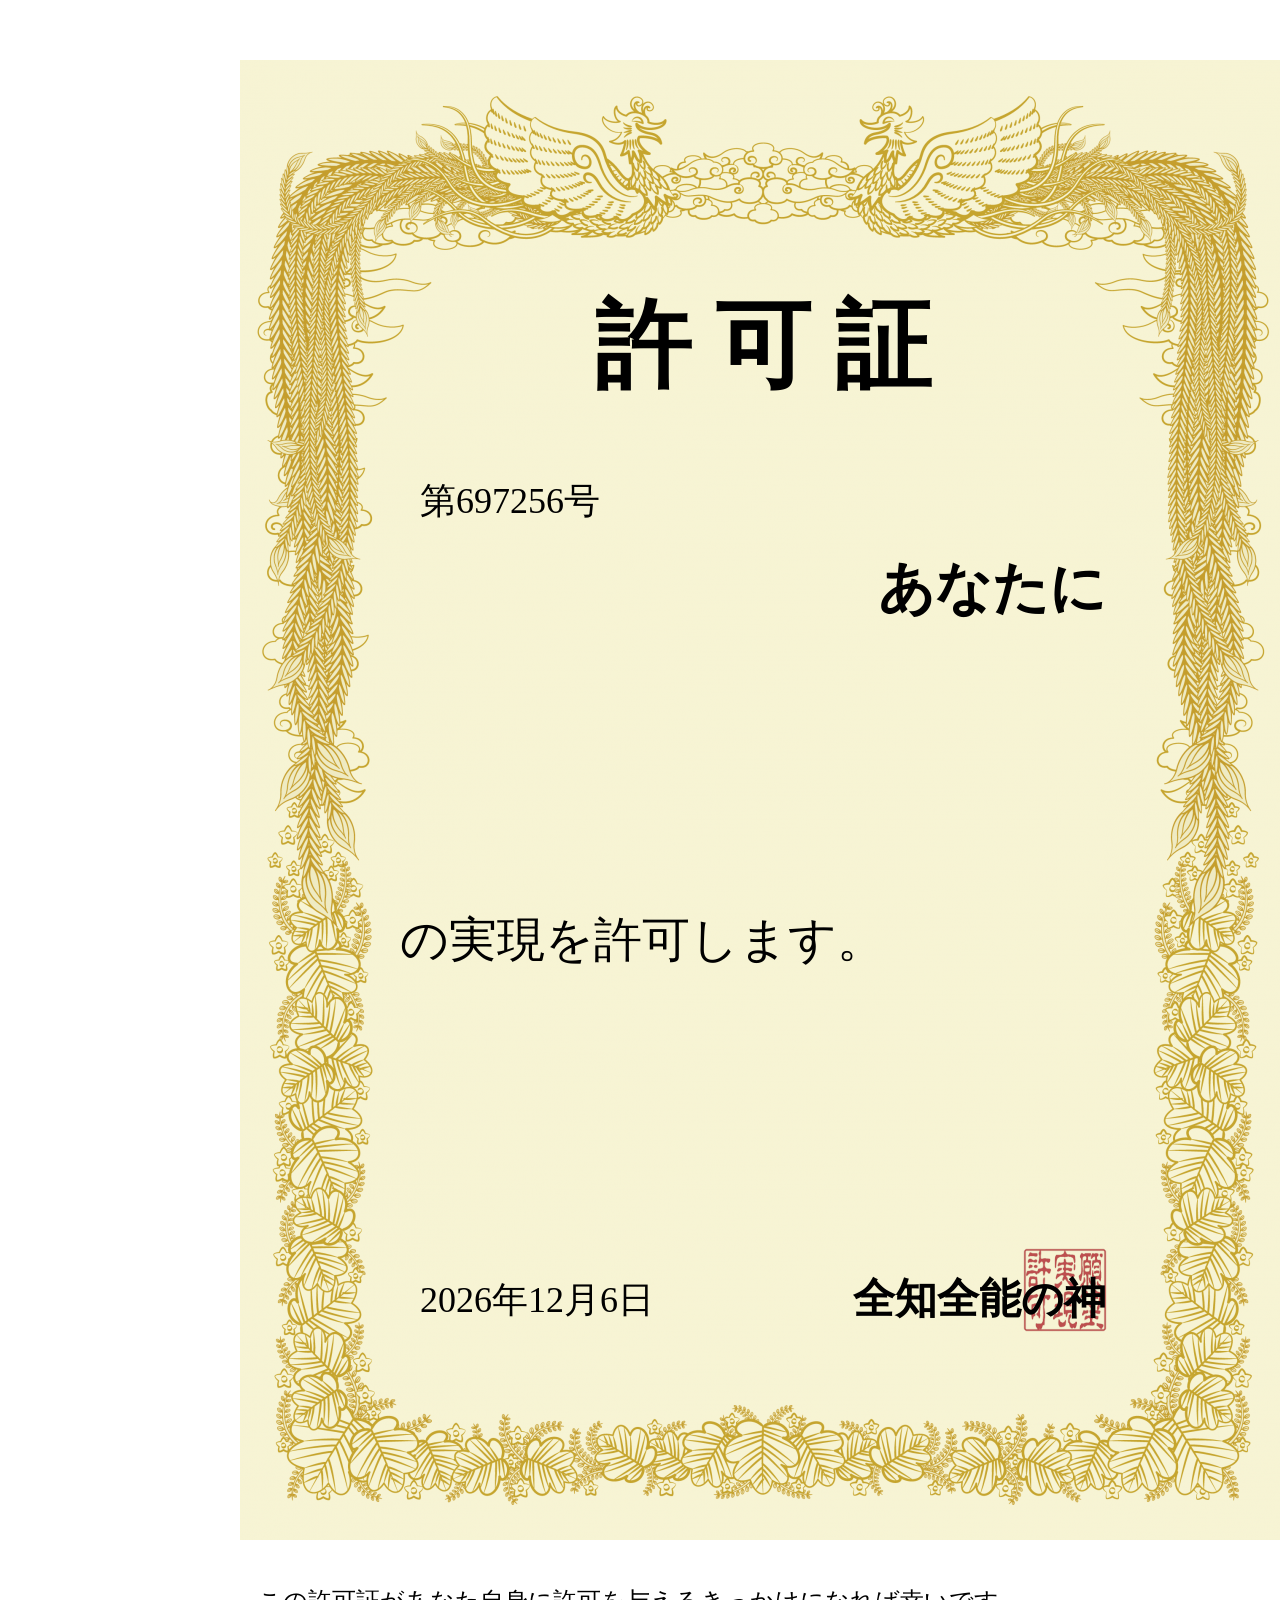
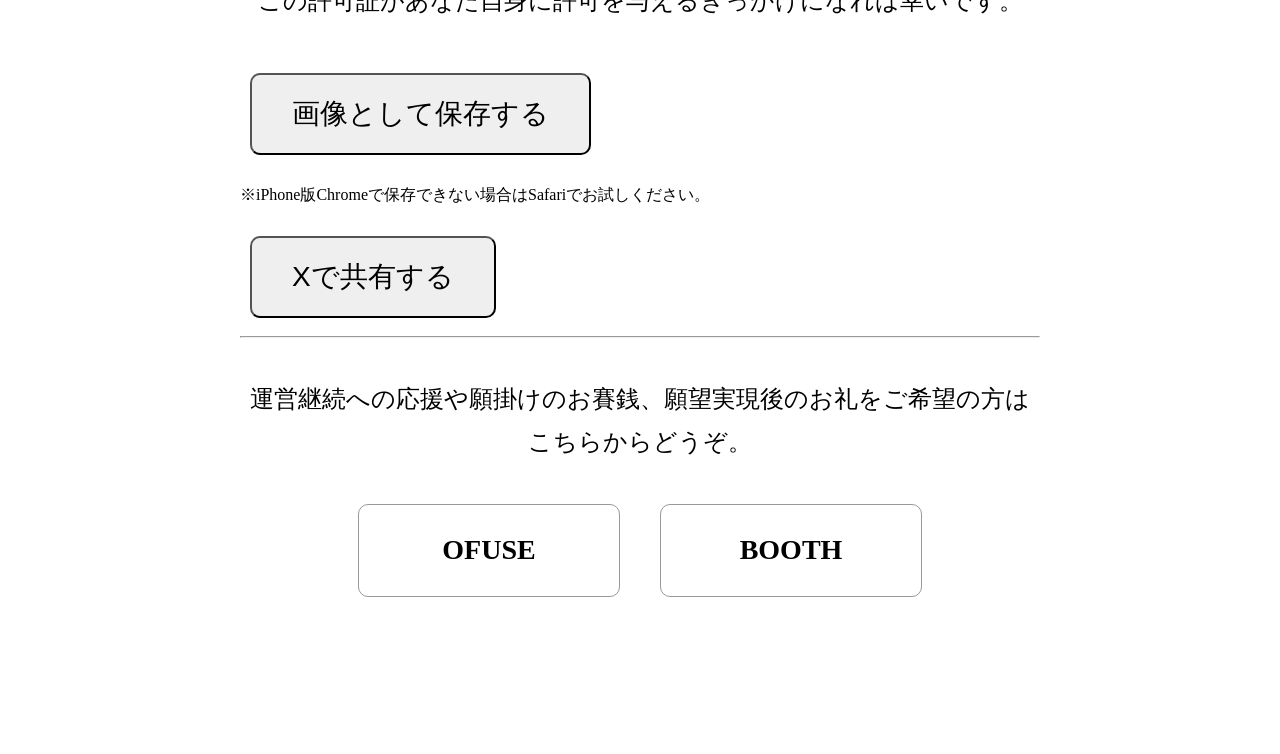
==== certificate.html @ 1b387d4c "Update certificate.html" ====
<!DOCTYPE html>

<html lang="ja">
<head>
<meta charset="UTF-8">
<meta name="viewport" content="width=device-width, initial-scale=1.0">
<title>願望実現許可証</title>
<link rel="stylesheet" href="style.css">
</head>

<body>

<div class="certificate-image" id="certificate">

<div class="certificate-main">

<h1>許  可  証</h1>

<p id="certificateNo"></p>

<h3 id="nameText"></h3>

</div>

<div class="wish-area">

<h2 id="wishText"></h2>

<p class="certificate-text">
の実現を許可します。
</p>

</div>

<div class="certificate-footer">

<p class="issue-date" id="issueDate"></p>

<p class="issuer" id="issuerText">
全知全能の神
</p>

</div>

<p class="site-url">
shamonthoughtadvisor.github.io/ganbou-kyokasho
</p>

</div>

<div class="mobile-content">
  
<p class="message">

この許可証があなた自身に許可を与えるきっかけになれば幸いです。

</p>
  
<button onclick="saveCertificate()">
画像として保存する
</button>

<p class="save-note">
※iPhone版Chromeで保存できない場合はSafariでお試しください。
</p>

<button onclick="shareX()">
Xで共有する
</button>

<hr>

<script>
const params = new URLSearchParams(window.location.search);

const number =
Math.floor(Math.random() * 900000) + 100000;

document.getElementById("certificateNo").textContent =
"第" + number + "号";

const today = new Date();

document.getElementById("issueDate").textContent =
today.getFullYear() + "年"
+ (today.getMonth() + 1) + "月"
+ today.getDate() + "日";

const wish =
params.get("wish");

const name =
params.get("name");

const issuer =
params.get("issuer");
  
const limitedWish =
wish ? wish.slice(0, 40) : "";

const limitedName =
name ? name.slice(0, 10) : "";

const limitedIssuer =
issuer ? issuer.slice(0, 10) : "";
  
document.getElementById("wishText").textContent =
limitedWish;

document.getElementById("issuerText").textContent =
issuer && issuer.trim() !== ""
? limitedIssuer
: "全知全能の神";
  
if(name && name.trim() !== "") {

document.getElementById("nameText").textContent =
limitedName + " 殿";

} else {

document.getElementById("nameText").textContent =
"あなたに";

}
</script>

<script src="https://html2canvas.hertzen.com/dist/html2canvas.min.js"></script>

<script>

function saveCertificate() {

html2canvas(
document.getElementById("certificate")
).then(canvas => {

const image =
canvas.toDataURL("image/png");

const ua =
navigator.userAgent;

if(
/iPhone|iPad|iPod/.test(ua)
&& /CriOS/.test(ua)
){

window.open(image, "_blank");

}else{

const link =
document.createElement("a");

link.download =
"ganbou-kyokasho.png";

link.href =
image;

link.click();

}

});

}

function shareX() {

const text =
"『" + wish + "』の実現許可証を発行しました。\n\n"
+ "あなたが今、自分に許可を出したいことは何ですか？\n\n"
+ "#願望実現許可証 #願望実現 #引き寄せの法則\n\n";

const url =
"https://shamonthoughtadvisor.github.io/ganbou-kyokasho/";

window.open(
"https://twitter.com/intent/tweet?text="
+ encodeURIComponent(text)
+ "&url="
+ encodeURIComponent(url)
);

}

</script>



<p class="message">
  
運営継続への応援や願掛けのお賽銭、願望実現後のお礼をご希望の方はこちらからどうぞ。
  
</p>
  
<div class="support-links">

<a
href="https://ofuse.me/c1f67e1e"
target="_blank"
class="support-button">

OFUSE

</a>

<a
href="https://shamon.booth.pm/"
target="_blank"
class="support-button">

BOOTH

</a>

</div>
  
</div>

<br>
  
<br>

  
  
</body>
</html>
---- style.css ----
body {
max-width: 800px;
margin: 40px auto;
padding: 20px;
font-family: serif;
line-height: 1.8;
}

h1 {
text-align: center;
}

button {

padding:20px 40px;

font-size:28px;

cursor:pointer;

border-radius:10px;

margin:10px;
}

.certificate {
border: 6px double #999;
padding: 60px;
margin-top: 40px;
background: #fff;
}

.certificate h1 {
margin-bottom: 60px;
}

.certificate-image {

background-image: url("certificate-base.png");

background-size: contain;
background-repeat: no-repeat;

width: 1046px;
height: 1480px;

margin: 0 auto;

padding: 120px 140px 120px 140px;

box-sizing: border-box;

position:relative;
}

.certificate-wrapper{

display:flex;

justify-content:center;

overflow-x:auto;

}

.certificate-scale{

transform-origin:top center;

}

/* 賞状本体 */

.certificate-main{

width:100%;

text-align:center;
}

.wish-area{

position:absolute;

top:520px;

left:160px;

right:160px;

bottom:260px;

display:flex;

flex-direction:column;

justify-content:center;

}

/* タイトル */

.certificate-main h1 {

font-size:96px;

margin-top:80px;
margin-bottom:10px;

font-weight:bold;
}

/* 証書番号 */

#certificateNo {

font-size:36px;

text-align:left;

padding-left:40px;

margin-bottom:10px;
}

/* 名前 */

#nameText {

font-size:56px;

font-weight:bold;

max-width:760px;

margin:0 40px 60px auto;

text-align:right;

line-height:1.6;

word-break:break-word;
overflow-wrap:break-word;
}

/* 願望 */

#wishText {

font-size:64px;

width:100%;

margin:0;

text-align:left;

line-height:1.6;

word-break:break-word;

overflow-wrap:break-word;
}

/* 本文 */

.certificate-text {

font-size:48px;

width:100%;

margin:20px 0 0 0;

text-align:left;
}

.certificate-footer{

position:absolute;

left:140px;

right:140px;

bottom:160px;

display:flex;

justify-content:space-between;

align-items:center;

}

.issue-date {

font-size:36px;

text-align:left;

margin-left:40px;

display:flex;

align-items:center;

}

/* 発行局 */

.issuer {

font-size:42px;

font-weight:bold;

margin-right:40px;

text-align:right;

display:flex;

align-items:center;

}

/* URL */

.site-url{
  
display:none;
  
}
.message{

text-align:center;

font-size:24px;

margin-top:40px;

margin-bottom:40px;

line-height:1.8;
}

.support-text{

text-align:center;

font-size:22px;

margin-top:40px;

margin-bottom:30px;
}

.support-links{

display:flex;

justify-content:center;

gap:40px;

margin-bottom:40px;
}

.support-button{

display:inline-block;

padding:20px 40px;

border:1px solid #999;

background:#fff;

color:#000;

text-decoration:none;

font-size:28px;

font-weight:bold;

border-radius:10px;

min-width:180px;

text-align:center;
}

.support-button:hover{

opacity:0.8;
}

select{

font-size:16px;

padding:12px;

min-height:60px;

width:100%;

max-width:500px;

}
@media (max-width:768px){

/* プルダウン */

select{

font-size:24px;

min-height:80px;

}

/* メッセージ */

.message{

font-size:28px;

padding:0 20px;

}

/* 応援文 */

.support-text{

font-size:26px;

padding:0 20px;

line-height:1.8;

}

/* 保存ボタン */

button{

font-size:32px;

padding:20px 30px;

min-height:80px;

width:90%;

max-width:600px;

}

/* OFUSE・BOOTH */

.support-links{

flex-direction:column;

align-items:center;

gap:20px;

}

.support-button{

font-size:32px;

padding:20px 30px;

width:90%;

max-width:500px;

}

}
@media (max-width:768px){

.mobile-content{

width:100vw;

margin-left:calc(50% - 50vw);

padding:0 10px;

box-sizing:border-box;

}

}
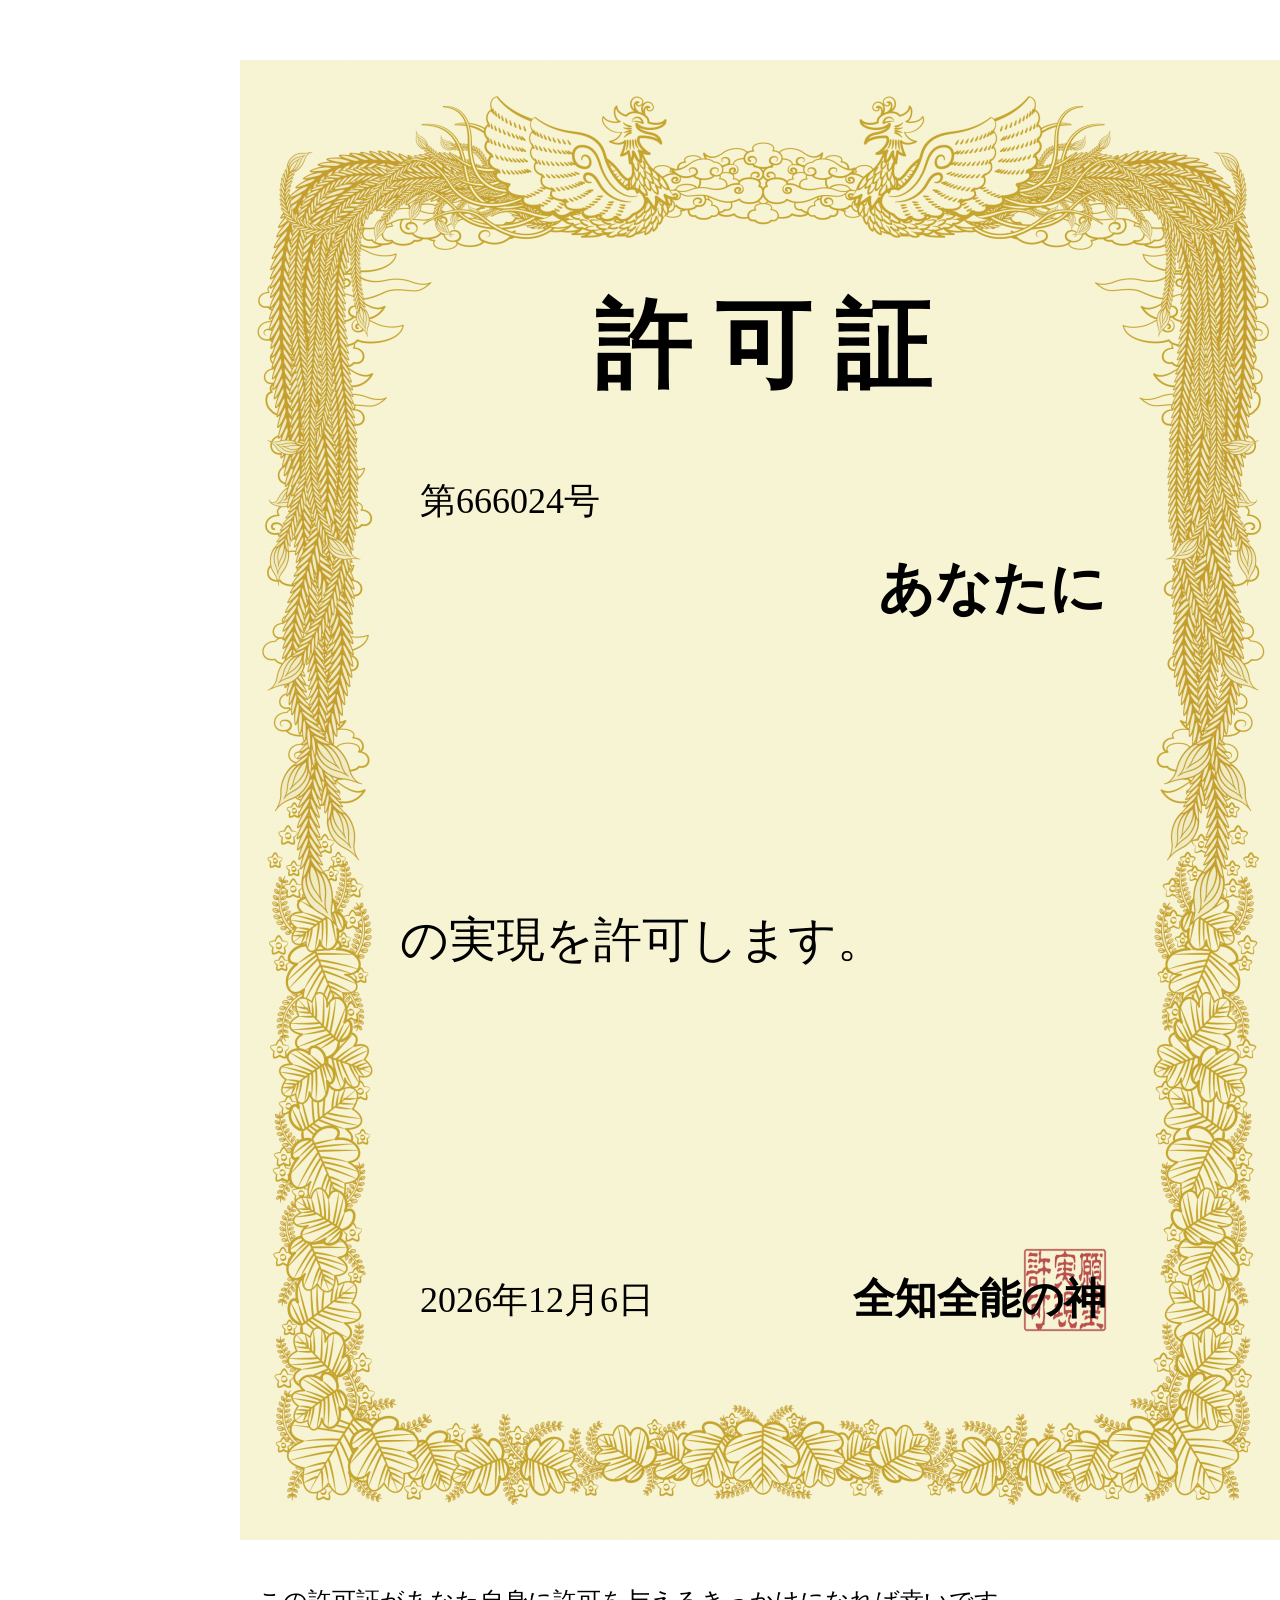
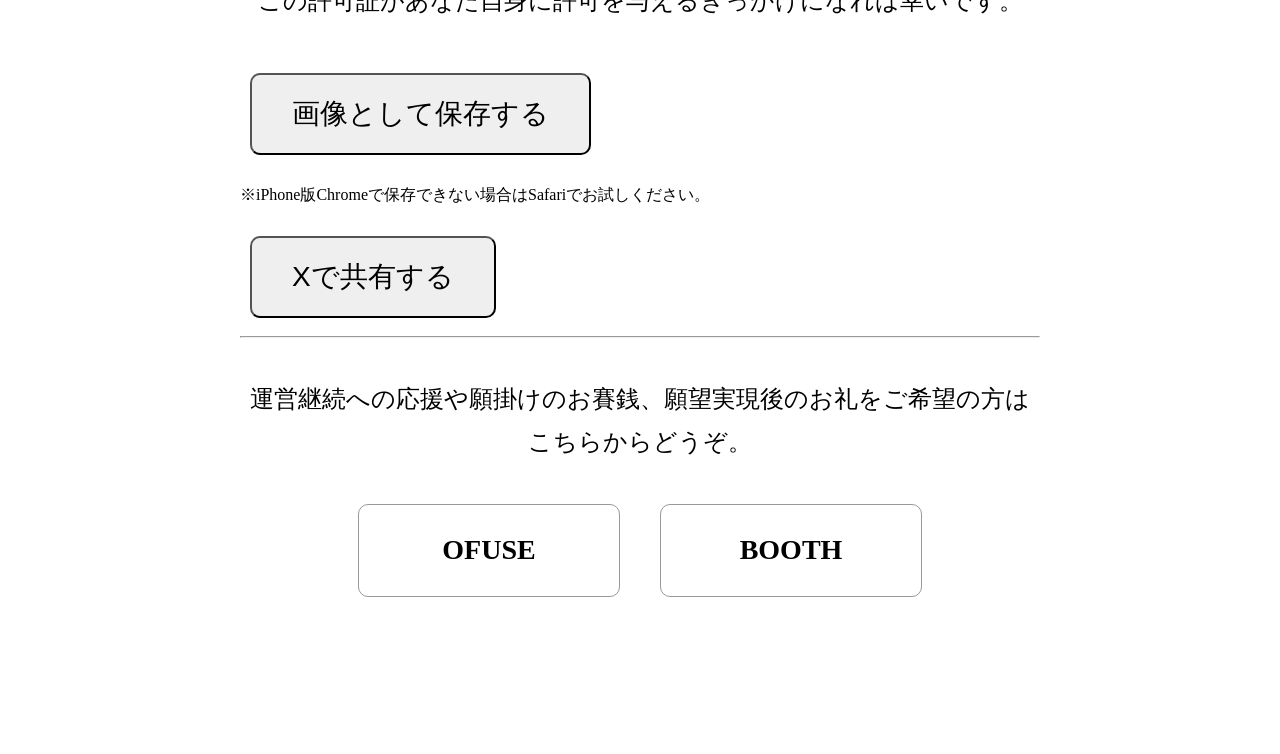
==== commit 224f3134: "Update certificate.html" ====
--- a/certificate.html
+++ b/certificate.html
@@ -135,21 +135,6 @@
 document.getElementById("certificate")
 ).then(canvas => {
 
-const image =
-canvas.toDataURL("image/png");
-
-const ua =
-navigator.userAgent;
-
-if(
-/iPhone|iPad|iPod/.test(ua)
-&& /CriOS/.test(ua)
-){
-
-window.open(image, "_blank");
-
-}else{
-
 const link =
 document.createElement("a");
 
@@ -157,11 +142,9 @@
 "ganbou-kyokasho.png";
 
 link.href =
-image;
+canvas.toDataURL();
 
 link.click();
-
-}
 
 });
 
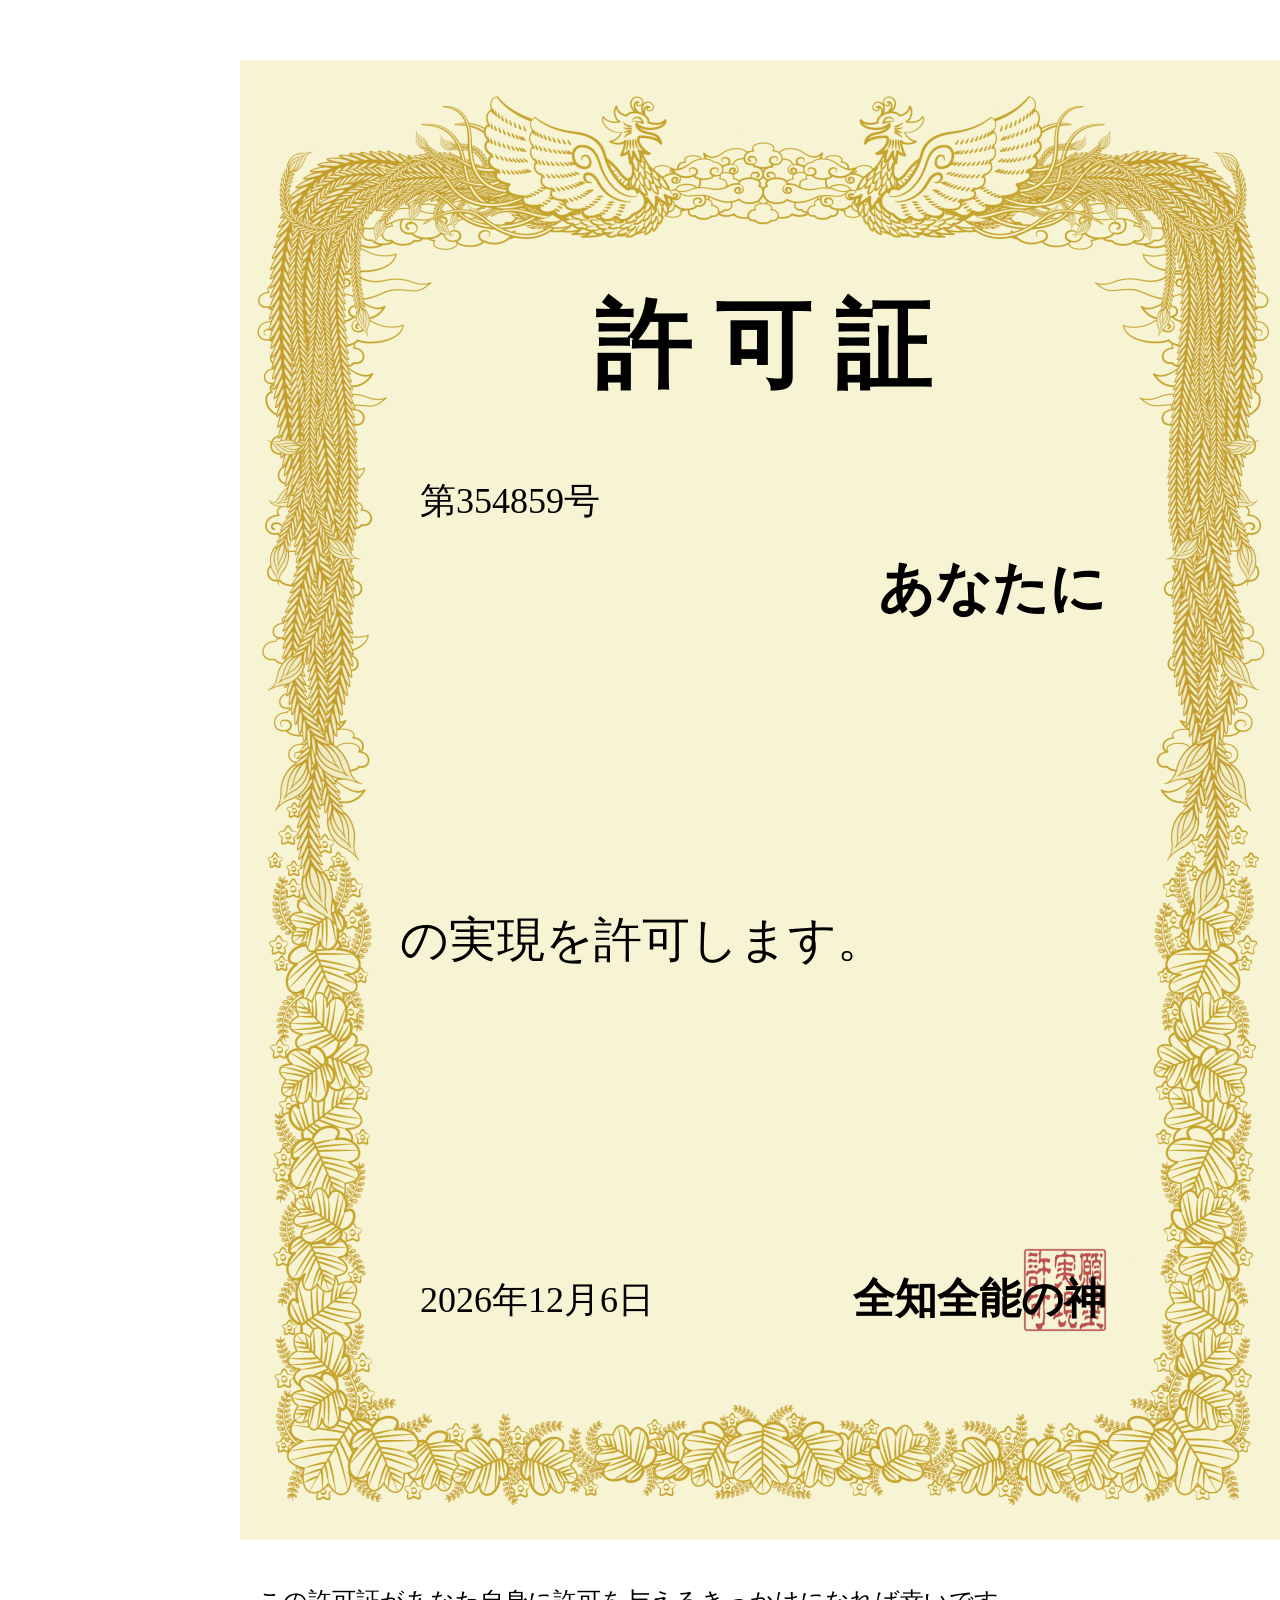
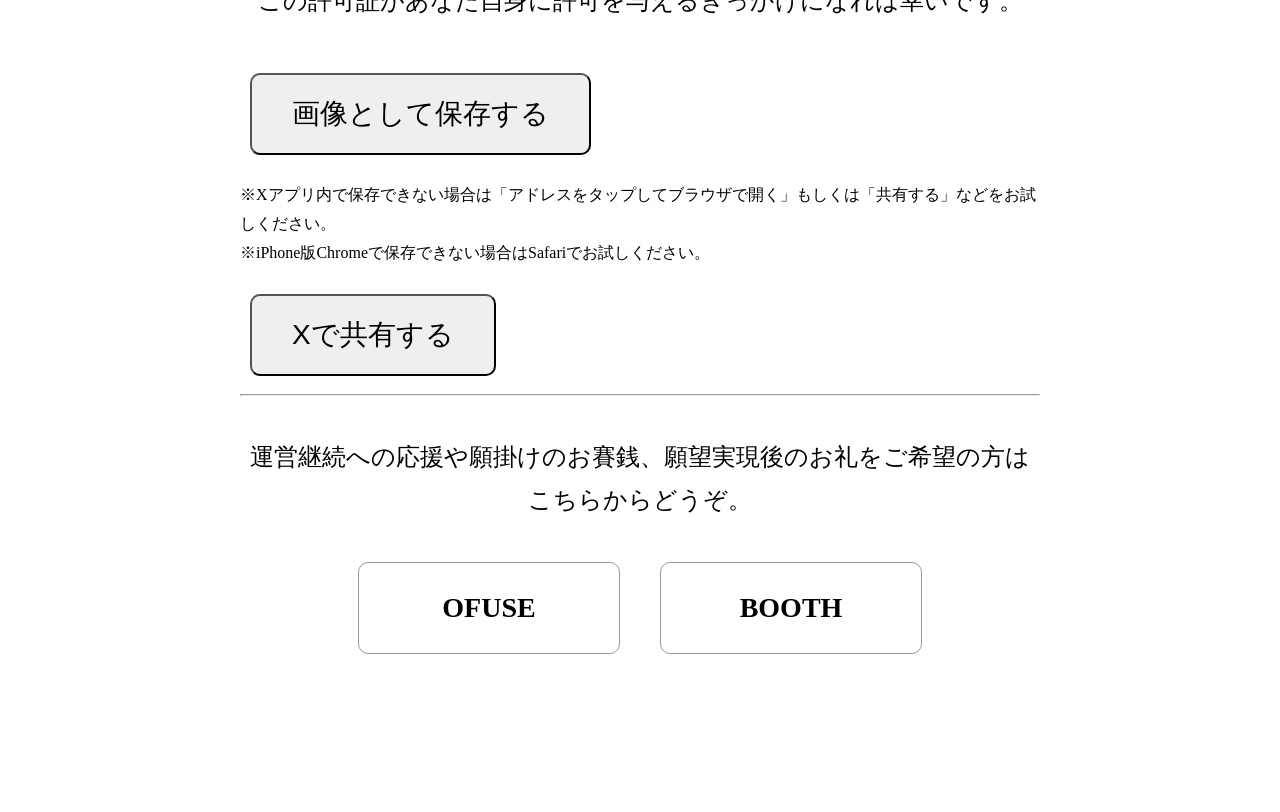
==== commit e06e9f84: "Update certificate.html" ====
--- a/certificate.html
+++ b/certificate.html
@@ -61,6 +61,7 @@
 </button>
 
 <p class="save-note">
+※Xアプリ内で保存できない場合は「アドレスをタップしてブラウザで開く」もしくは「共有する」などをお試しください。<br>
 ※iPhone版Chromeで保存できない場合はSafariでお試しください。
 </p>
 
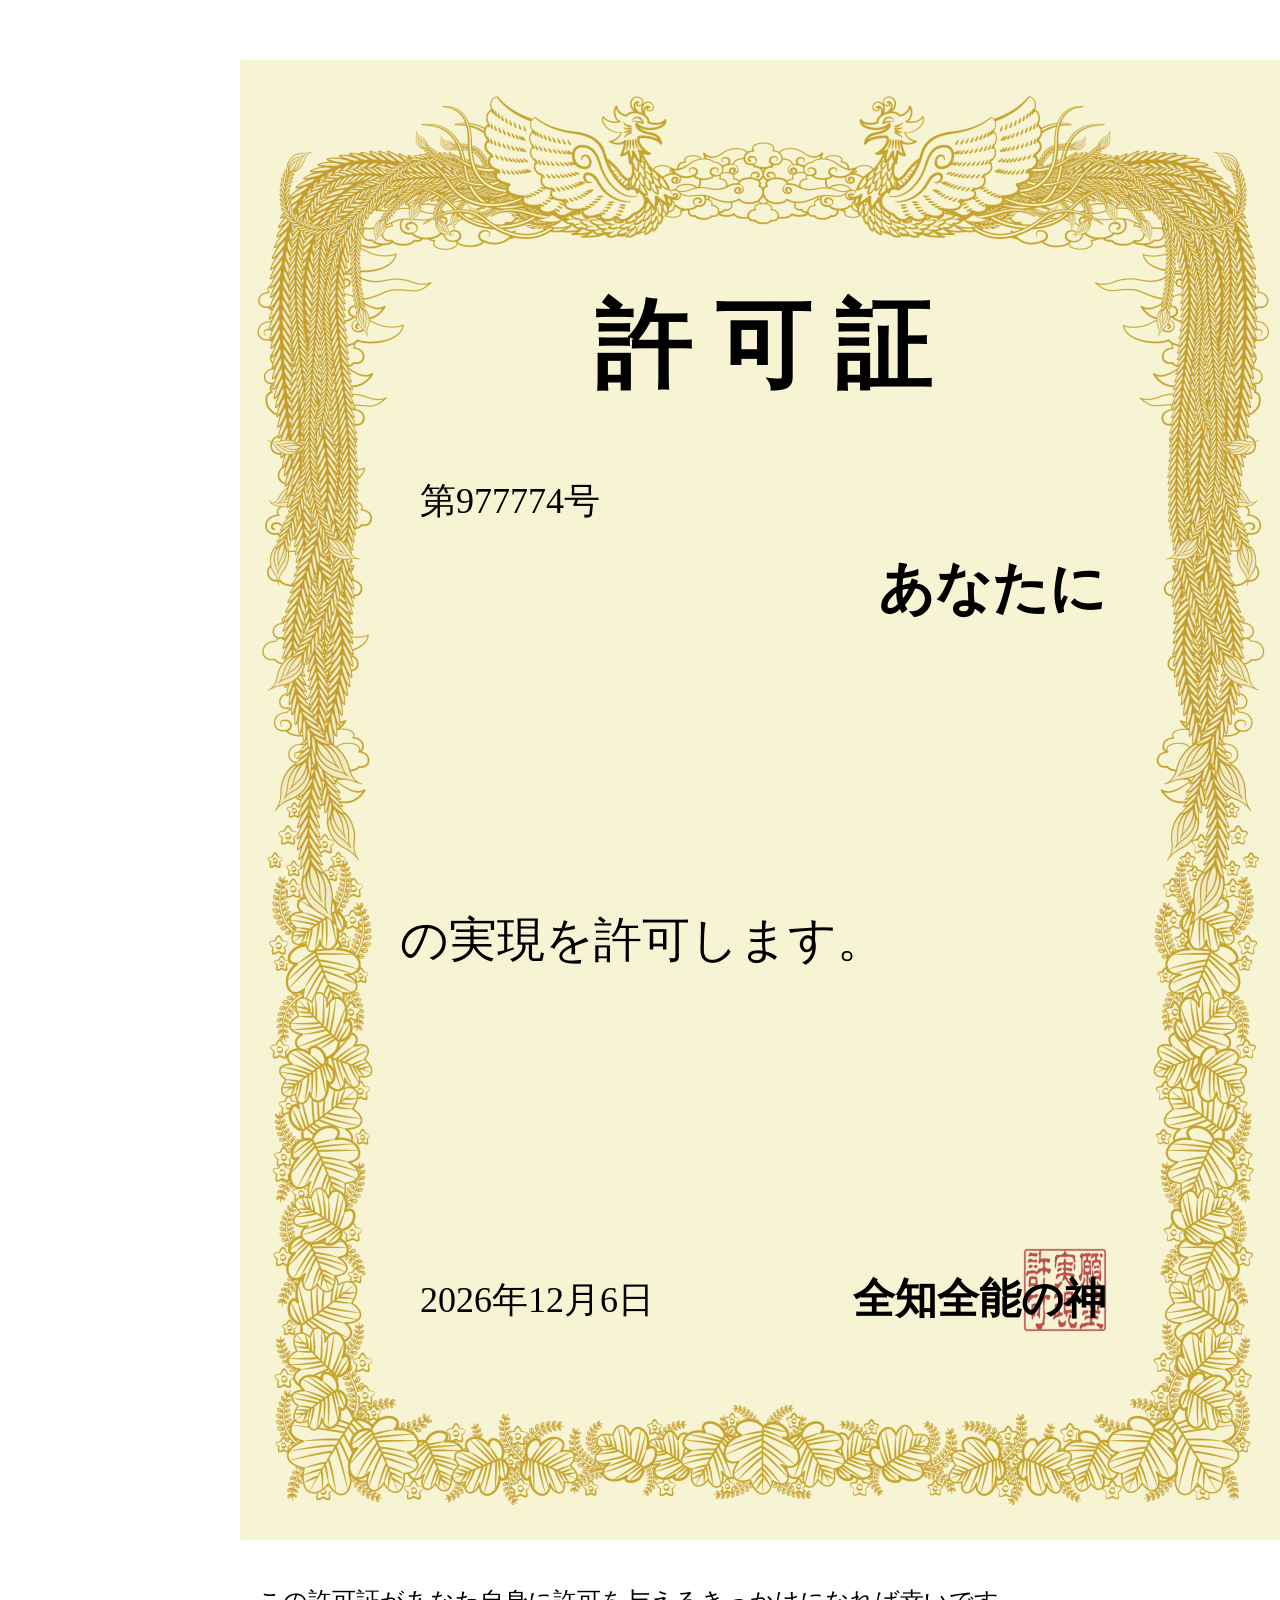
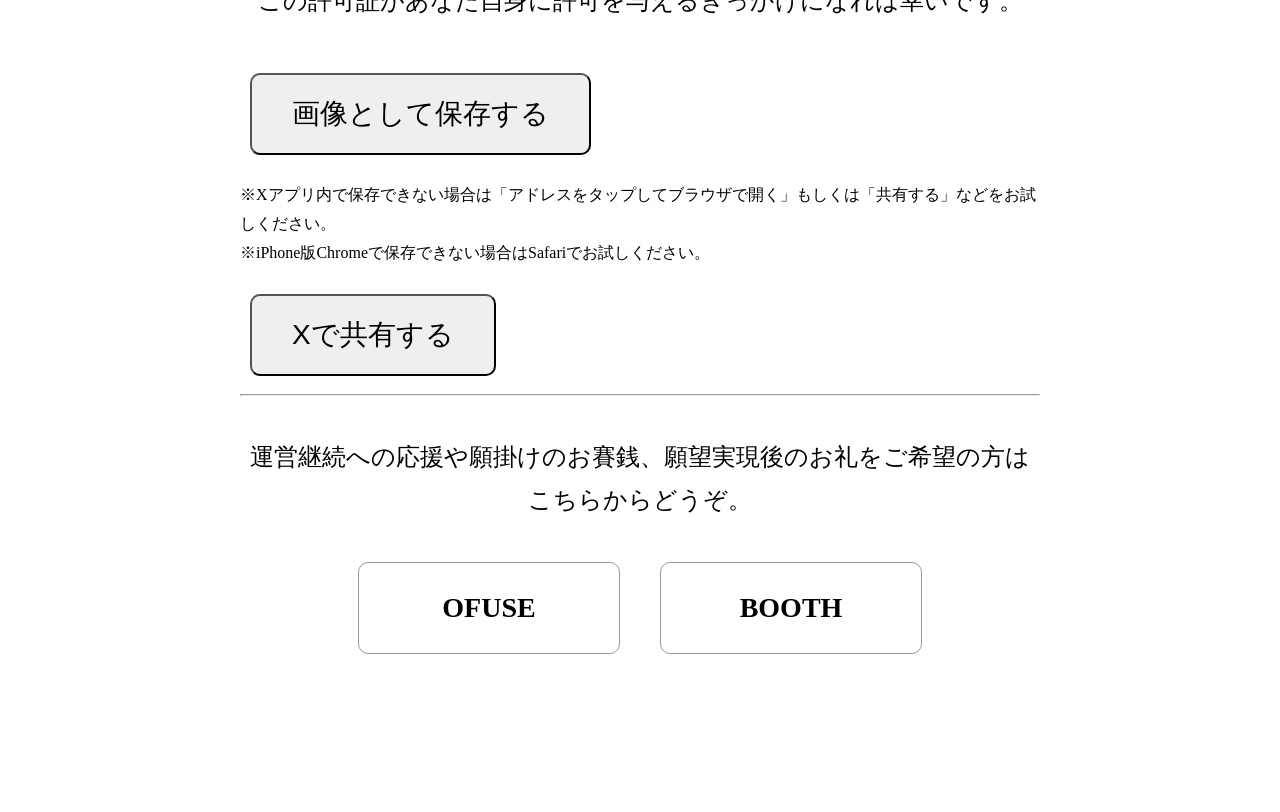
==== commit 84ac1cb8: "Update certificate.html" ====
--- a/certificate.html
+++ b/certificate.html
@@ -154,8 +154,8 @@
 function shareX() {
 
 const text =
-"『" + wish + "』の実現許可証を発行しました。\n\n"
-+ "あなたが今、自分に許可を出したいことは何ですか？\n\n"
+"『" + wish + "』の実現許可証を発行しました✨\n\n"
++ "あなたが今、自分に許可を出したいことは何ですか？😊\n\n"
 + "#願望実現許可証 #願望実現 #引き寄せの法則\n\n";
 
 const url =
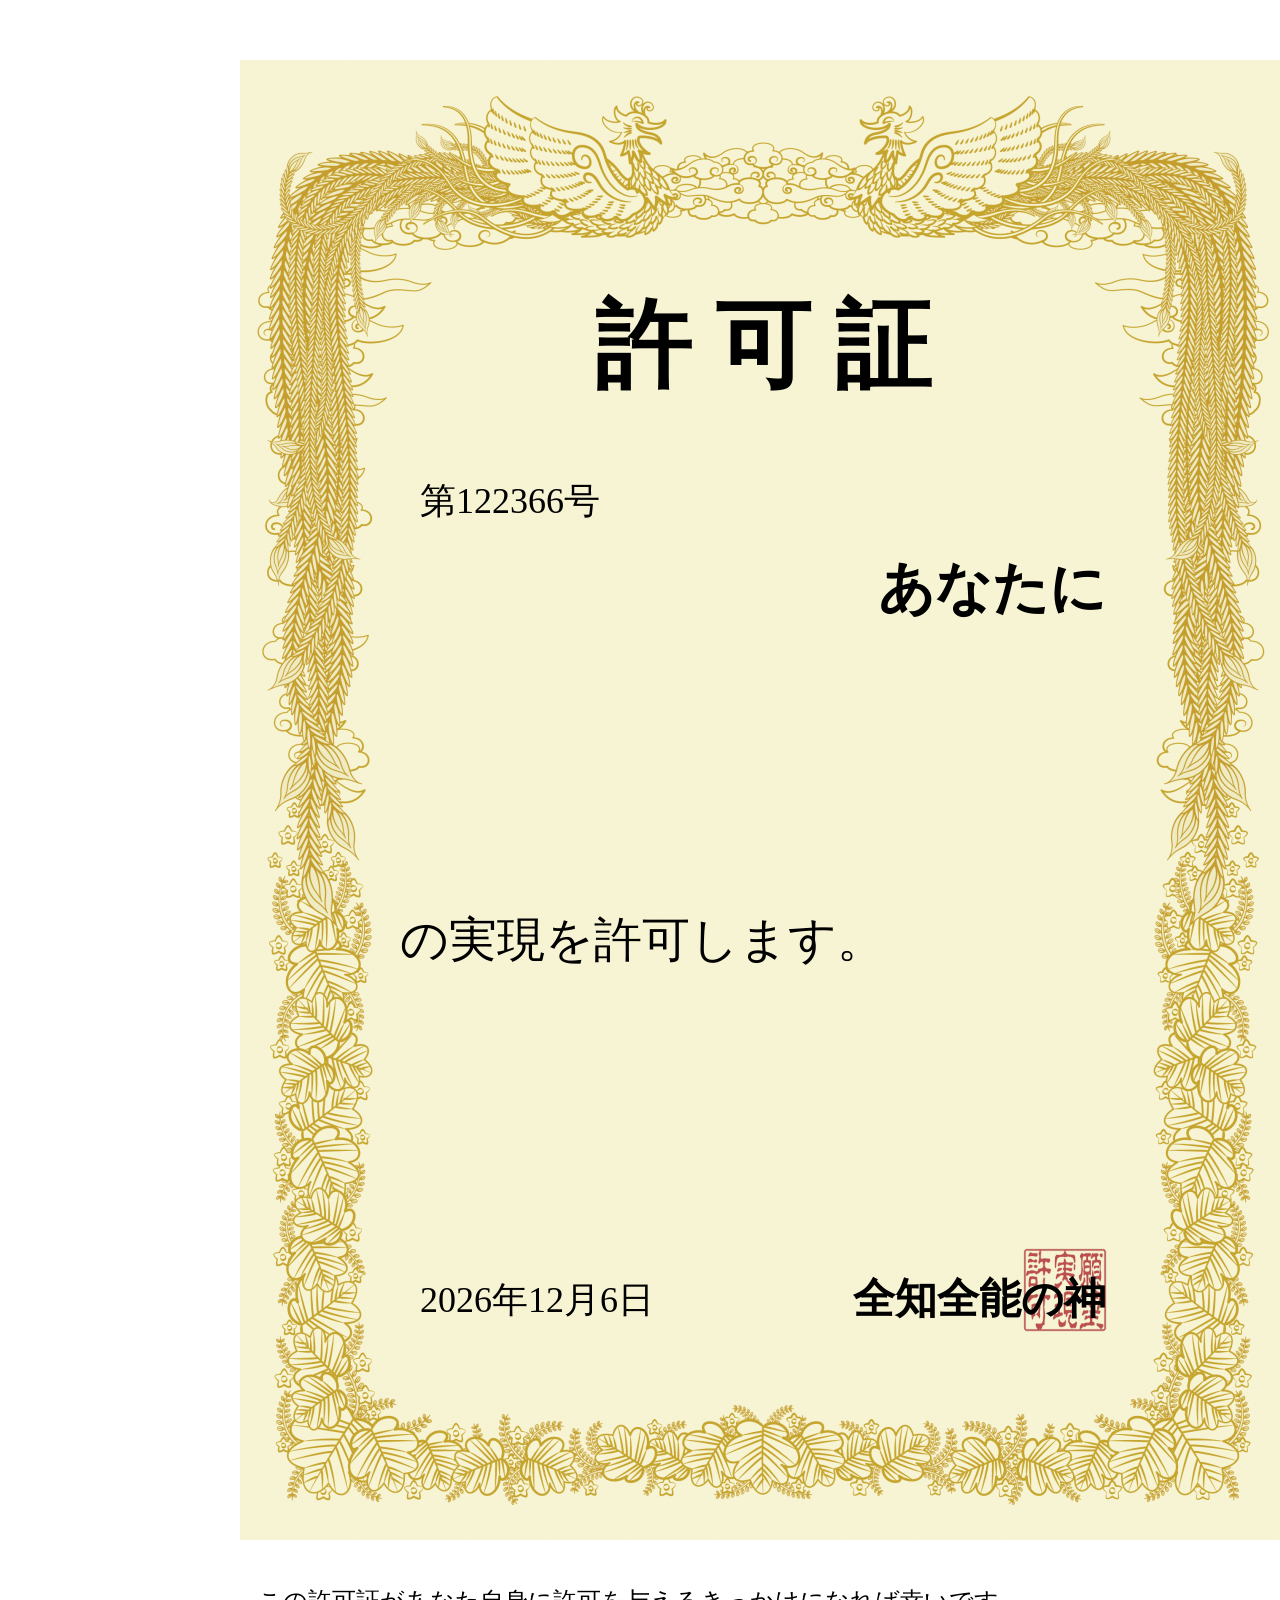
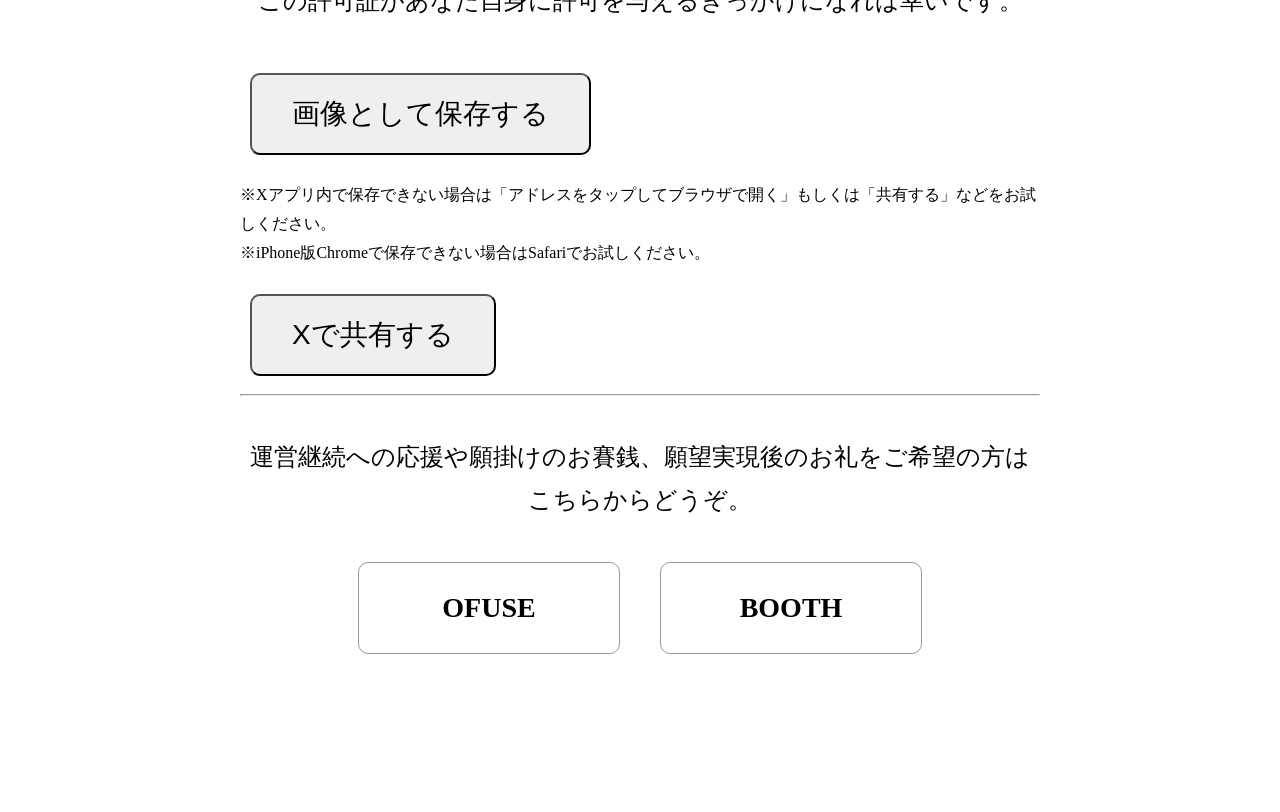
==== commit 5ecdf2b8: "Update certificate.html" ====
--- a/certificate.html
+++ b/certificate.html
@@ -156,7 +156,7 @@
 const text =
 "『" + wish + "』の実現許可証を発行しました✨\n\n"
 + "あなたが今、自分に許可を出したいことは何ですか？😊\n\n"
-+ "#願望実現許可証 #願望実現 #引き寄せの法則\n\n";
++ "#願望実現許可証 #引き寄せの法則\n\n";
 
 const url =
 "https://shamonthoughtadvisor.github.io/ganbou-kyokasho/";
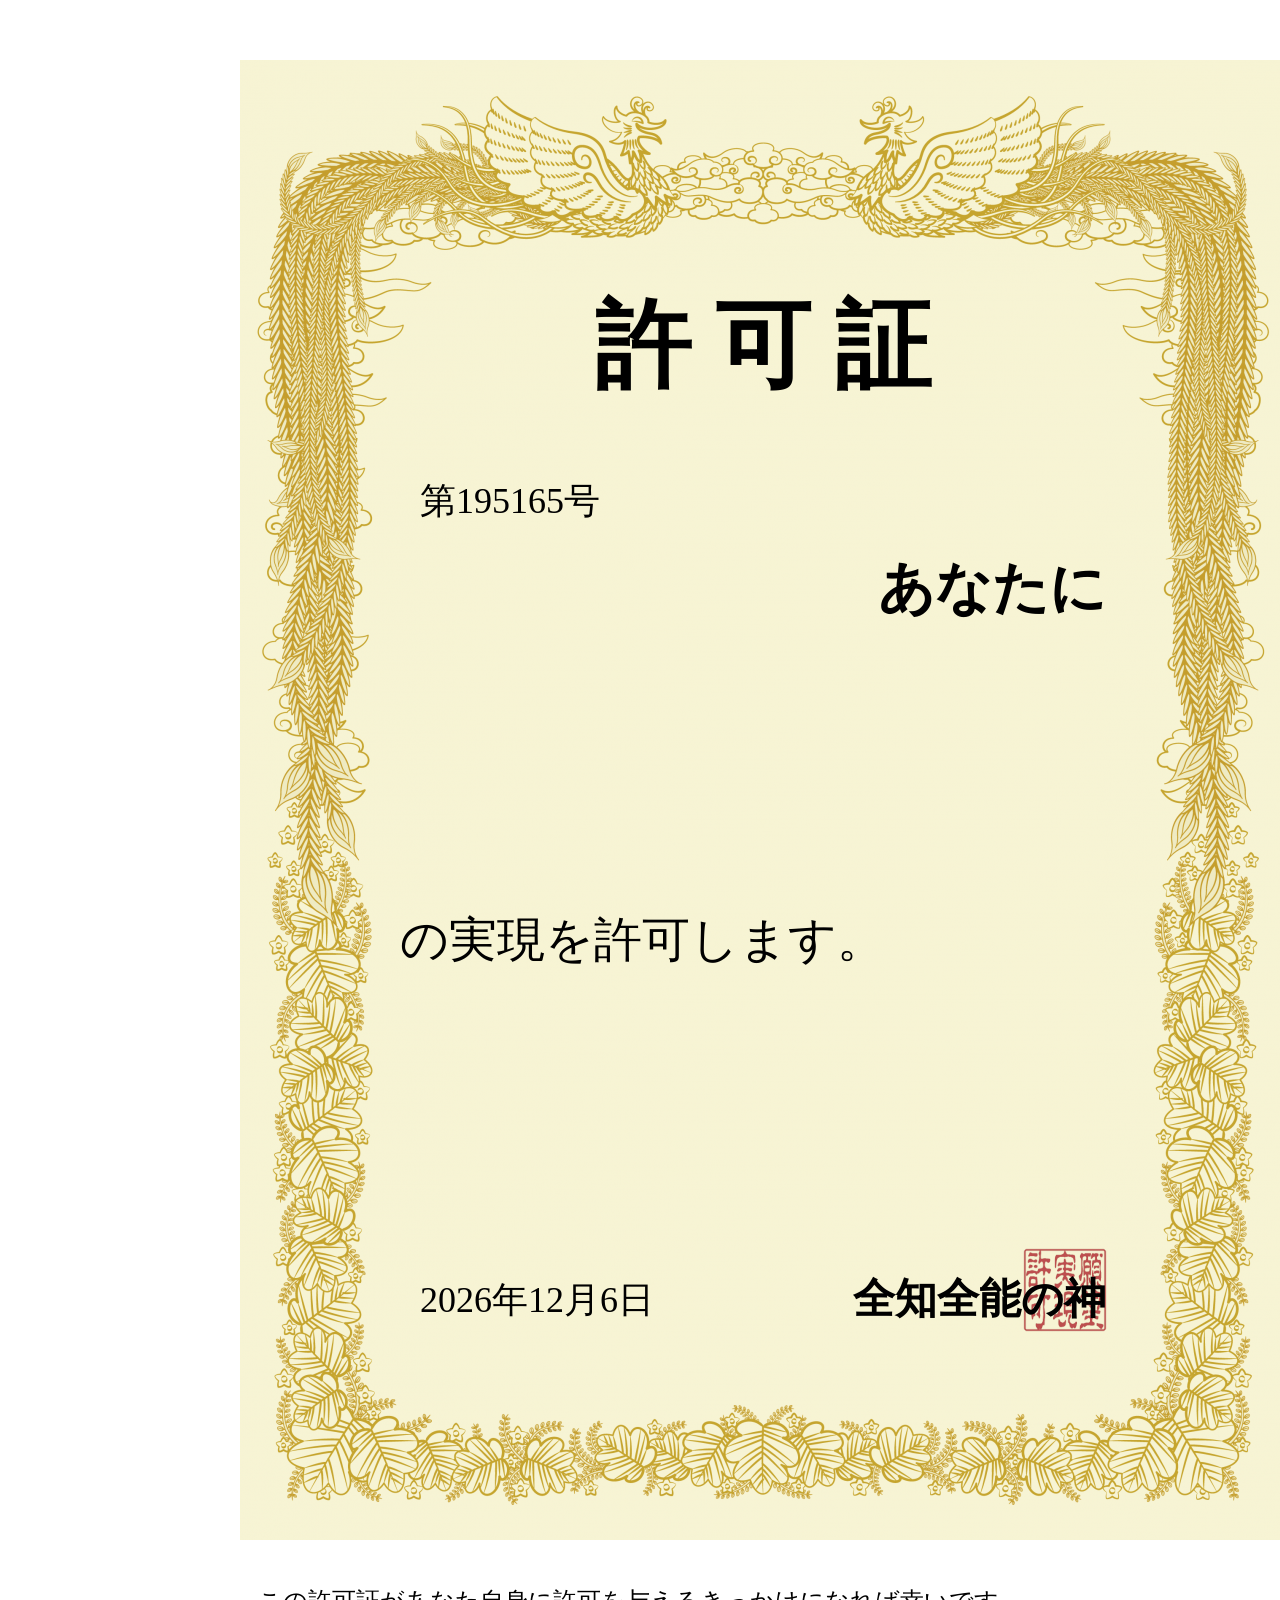
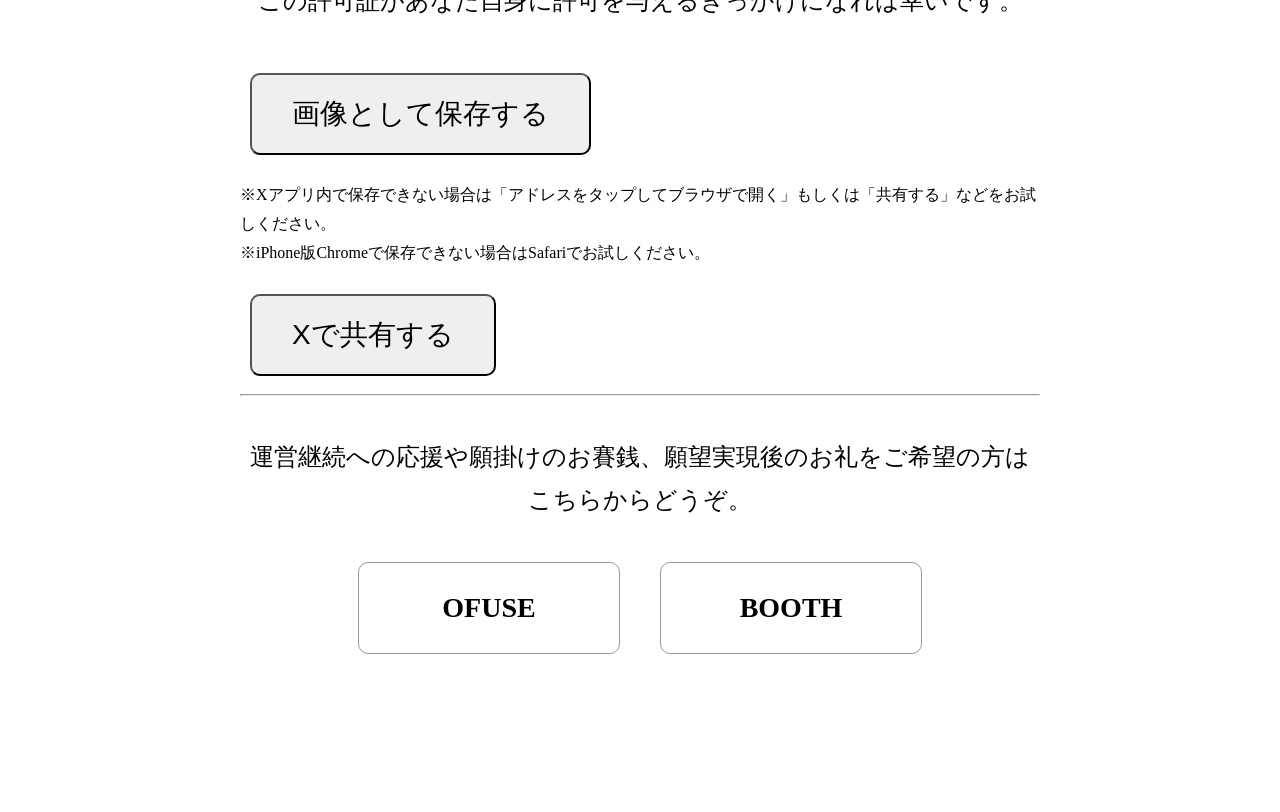
==== commit dad7291c: "Update certificate.html" ====
--- a/certificate.html
+++ b/certificate.html
@@ -154,7 +154,8 @@
 function shareX() {
 
 const text =
-"『" + wish + "』の実現許可証を発行しました✨\n\n"
+// "『" + wish + "』の実現許可証を発行しました✨\n\n"
+"『願望実現の許可証』を発行しました✨\n\n"
 + "あなたが今、自分に許可を出したいことは何ですか？😊\n\n"
 + "#願望実現許可証 #引き寄せの法則\n\n";
 
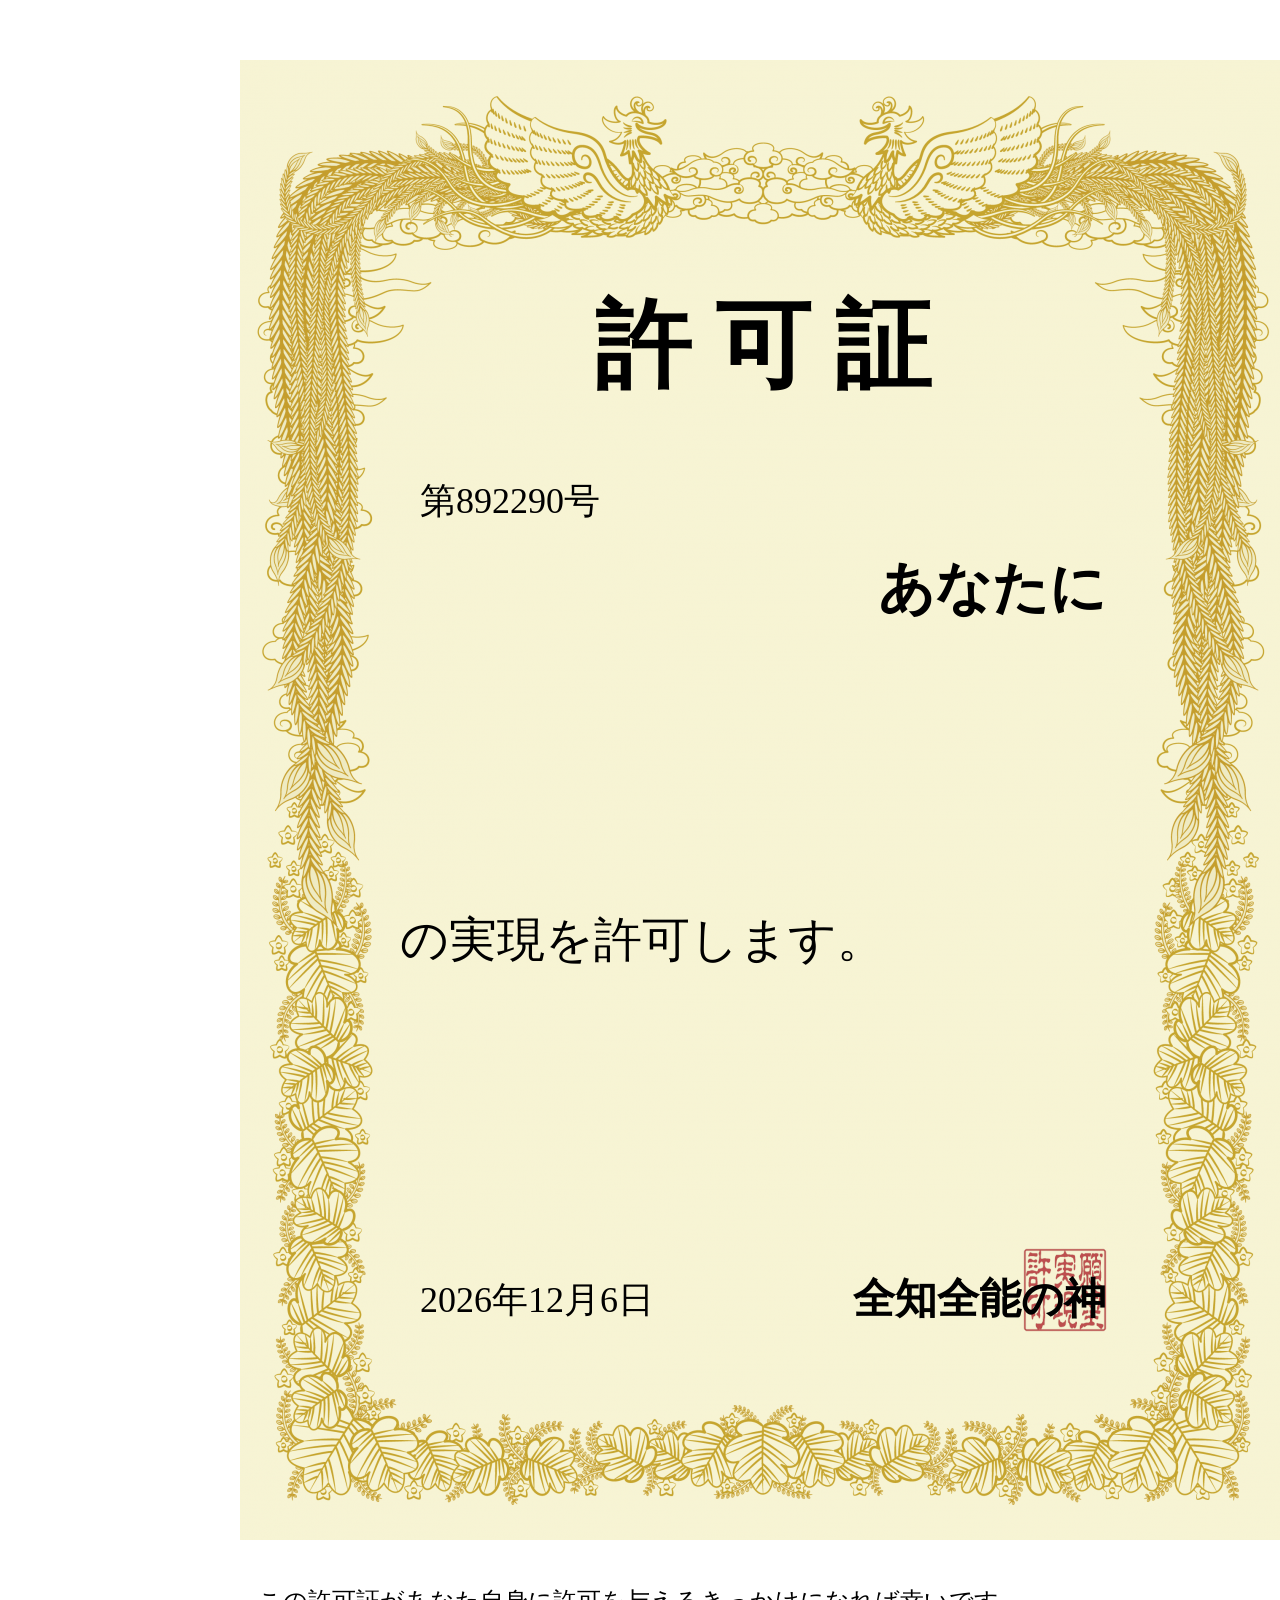
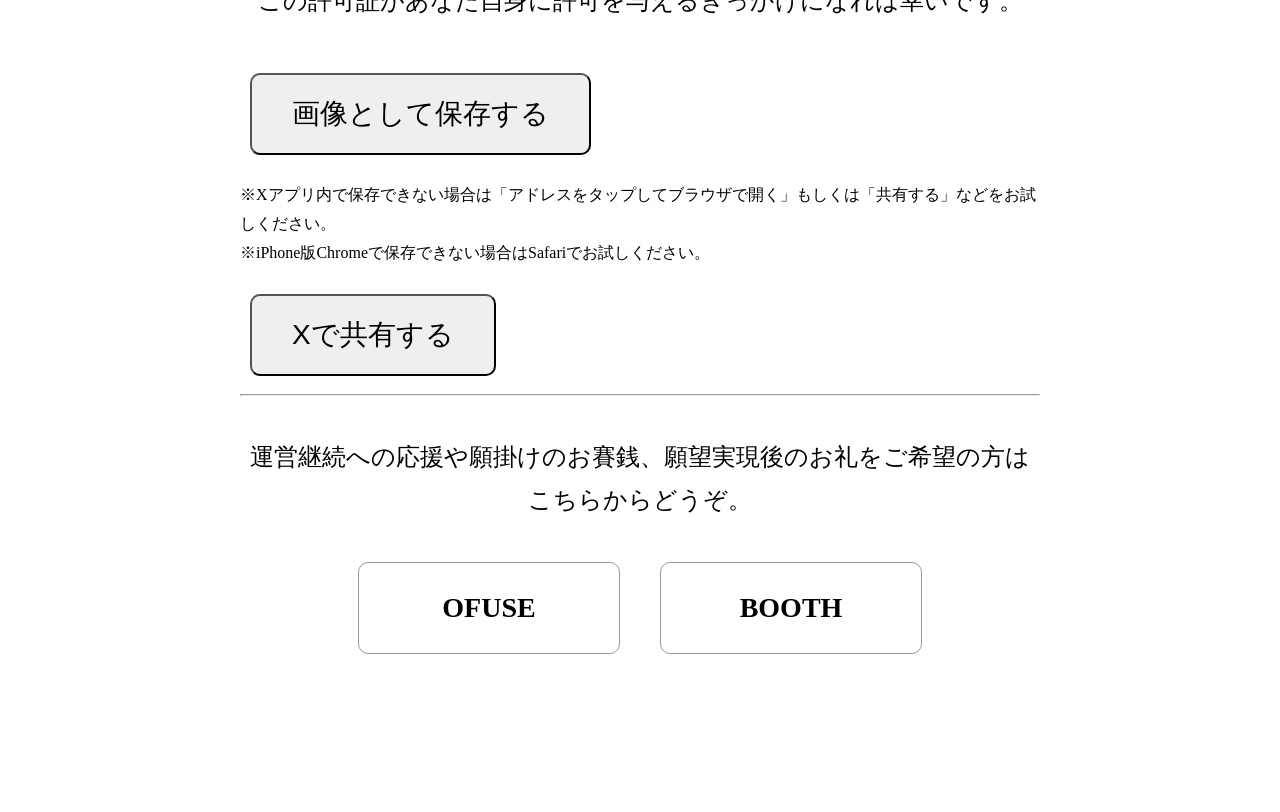
==== commit dd0fe8f2: "Update certificate.html" ====
--- a/certificate.html
+++ b/certificate.html
@@ -2,6 +2,17 @@
 
 <html lang="ja">
 <head>
+
+<!-- Google tag (gtag.js) -->
+<script async src="https://www.googletagmanager.com/gtag/js?id=G-RPZJDQEGFG"></script>
+<script>
+  window.dataLayer = window.dataLayer || [];
+  function gtag(){dataLayer.push(arguments);}
+  gtag('js', new Date());
+
+  gtag('config', 'G-RPZJDQEGFG');
+</script>
+
 <meta charset="UTF-8">
 <meta name="viewport" content="width=device-width, initial-scale=1.0">
 <title>願望実現許可証</title>
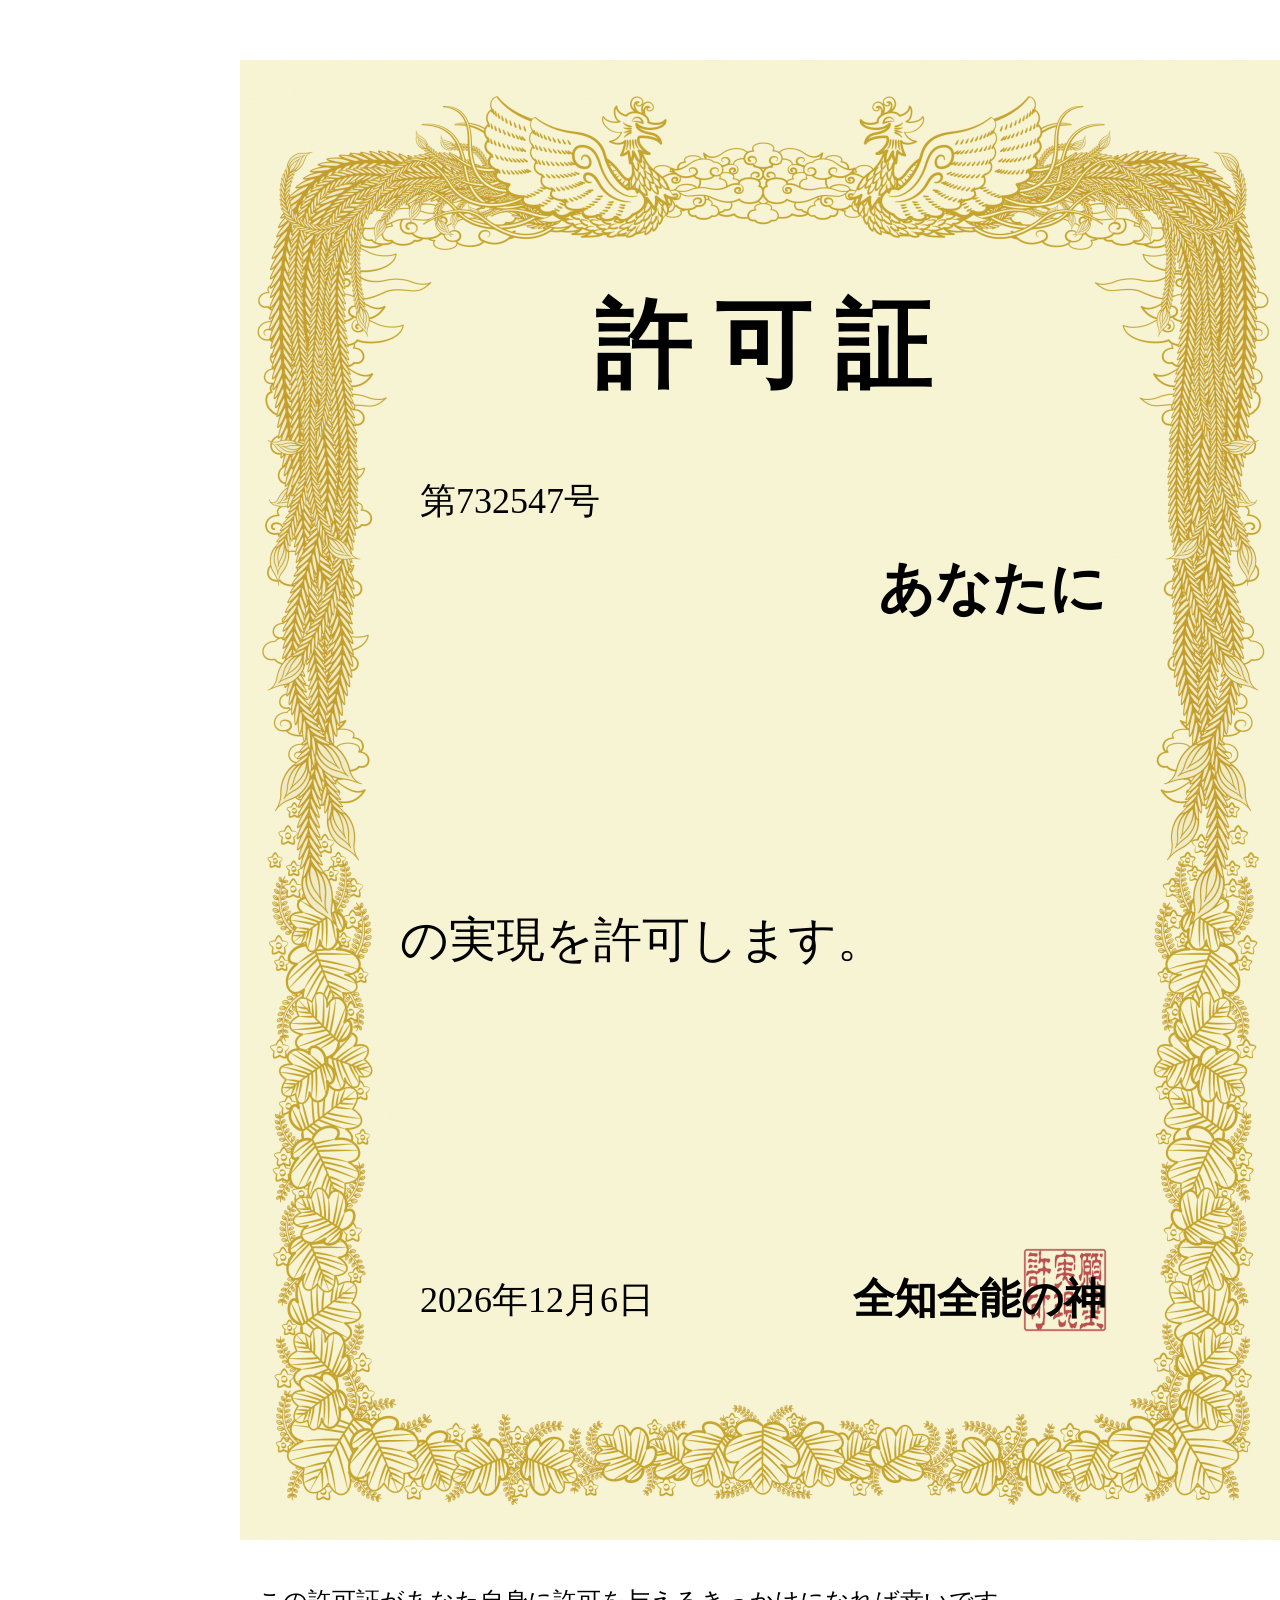
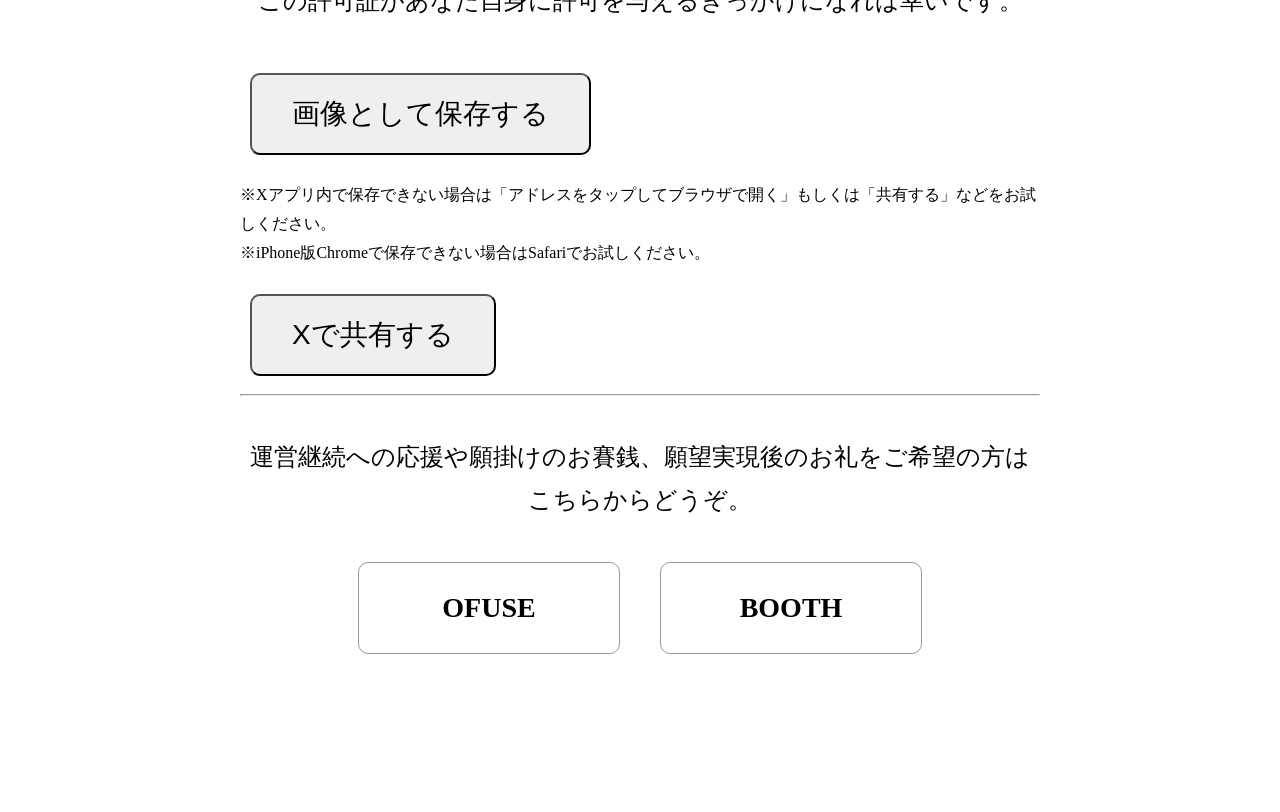
==== commit 6e409135: "Update certificate.html" ====
--- a/certificate.html
+++ b/certificate.html
@@ -85,6 +85,8 @@
 <script>
 const params = new URLSearchParams(window.location.search);
 
+gtag('event', 'certificate_issued');
+
 const number =
 Math.floor(Math.random() * 900000) + 100000;
 
